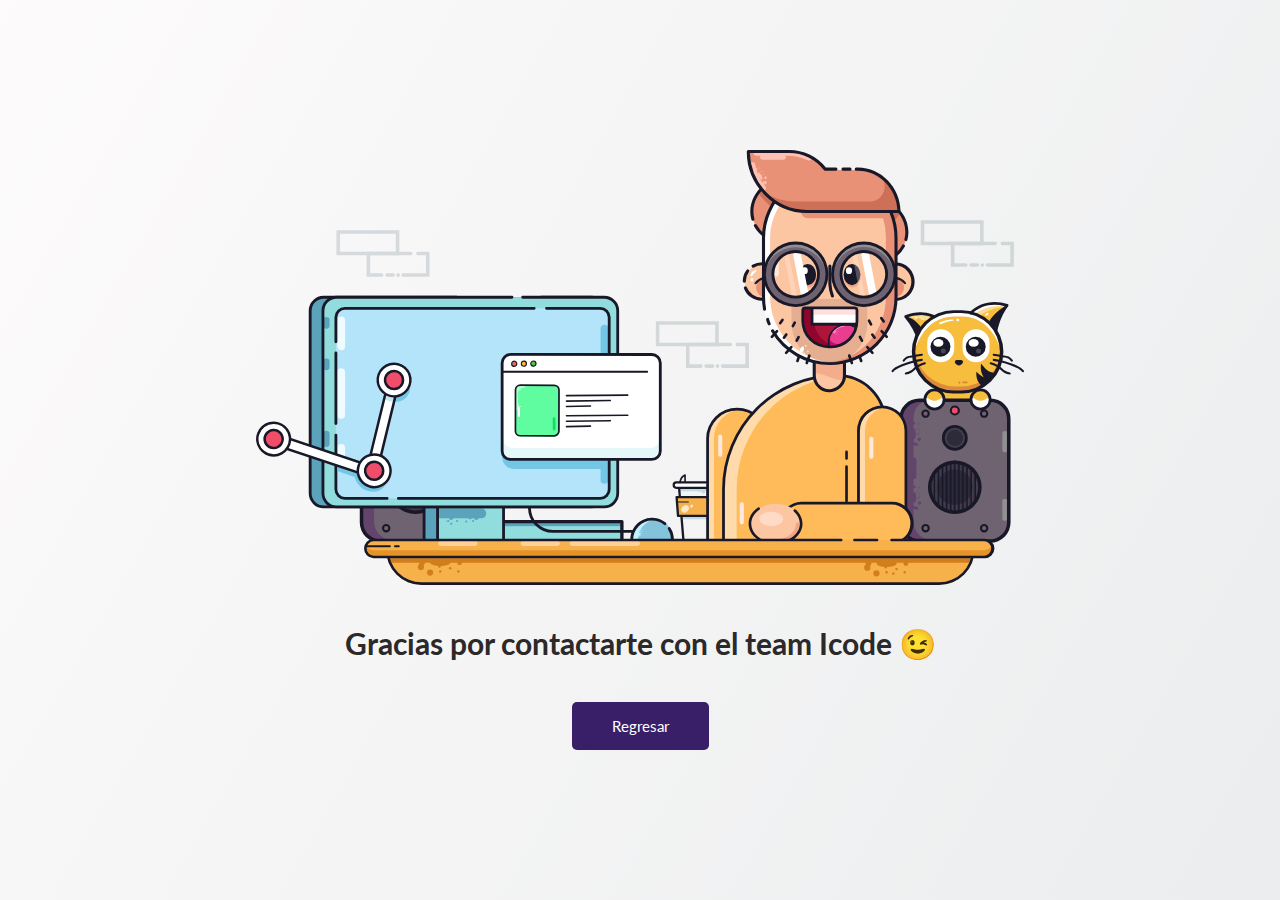
==== correo.html @ 33737a45 "agregue la pagina del email" ====
<!DOCTYPE html>
<html lang="en">
  <head>
    <meta charset="UTF-8" />
    <meta http-equiv="X-UA-Compatible" content="IE=edge" />
    <meta name="viewport" content="width=device-width, initial-scale=1.0" />
    <title>Email enviado</title>
    <link rel="preconnect" href="https://fonts.gstatic.com" />
    <link
      href="https://fonts.googleapis.com/css2?family=Lato:wght@400;700;900&family=Merriweather:wght@400;700;900&display=swap"
      rel="stylesheet"
    />
    <link rel="stylesheet" href="./style.css" />
  </head>
  <body>
    <div class="email-container">
      <img class="email-img" src="./img/gux+cat.svg" alt="emailsend" />
      <h2 class="email-text">Gracias por contactarte con el team Icode 😉</h2>
      <a href="/" class="email-link">Regresar</a>
    </div>
  </body>
</html>
---- style.css ----
:root {
  /**Aqui van a ir las variables*/
  --fontPrincipal: "Lato", sans-serif;
  --fontSecundaria: "Merriweather", serif;
  --input-color: #808688;
  --first-color: #391f67;
  --second-color: #f27700;
  --border-color: #dadce0;
}

*,
*::after,
*::before {
  padding: 0;
  margin: 0;
  box-sizing: border-box;
}

html {
  font-size: 62.5%;
  font-family: "Lato", sans-serif;
}

h1,
h2,
h3,
h4,
h5,
h6 {
  font-size: 2.5rem;
}

/**FORM*/

.formulario {
  width: 100%;
  height: 500px;
  background-image: linear-gradient(to top, #5f72bd 0%, #9b23ea 100%);
}

.form-container {
  display: flex;
  justify-content: center;
  align-items: center;
  height: inherit;
  width: inherit;
}

.form {
  background-color: #fff;
  width: 360px;
  padding: 4rem 2rem;
  border-radius: 1rem;
  box-shadow: 0 10px 25px rgba(92, 99, 105, 0.2);
}

.form-title {
  font-weight: 700;
  margin-bottom: 3rem;
}

.form-div {
  position: relative;
  height: 48px;
  margin-bottom: 1.5rem;
}

.form-input {
  position: absolute;
  top: 0;
  left: 0;
  width: 100%;
  height: 100%;
  border: 1px solid var(--border-color);
  border-radius: 0.5rem;
  outline: none;
  padding: 1rem;
  background: none;
  z-index: 1;
}

.form-label {
  position: absolute;
  left: 1rem;
  top: 1rem;
  font-size: 1.5rem;
  padding: 0 0.25rem;
  background-color: #fff;
  color: var(--input-color);
  transition: 0.3s ease;
}

.form-button {
  border: none;
  padding: 0.75rem 2rem;
  outline: none;
  background-color: var(--first-color);
  color: #fff;
  border-radius: 0.5rem;
  cursor: pointer;
  transition: 0.3s ease;
}

.form-button {
  box-shadow: 0 10px 36px rgba(0, 0, 0, 0.15);
}

.form-input:focus + .form-label {
  top: -0.9rem;
  left: 0.8rem;
  color: var(--first-color);
  font-weight: 500;
  z-index: 10;
}

.form-input:not(:placeholder-shown).form-input:not(:focus) + .form-label {
  top: -0.9rem;
  left: 0.8rem;
  font-weight: 500;
  z-index: 10;
}

.form-input:focus {
  border: 2px solid var(--second-color);
}

.form-textarea {
  width: 100%;
  height: 100%;
  outline: none;
  border: 1px solid var(--border-color);
  border-radius: 0.5rem;
  resize: none;
  padding: 1rem;
  transition: 0.2s ease;
  font-size: 1.375rem;
}

.form-textarea:focus {
  border: 2px solid var(--second-color);
}

.form-div-textarea {
  position: relative;
  height: 90px;
  margin-bottom: 1.5rem;
}

/**Email Page*/
.email-container {
  width: 100%;
  height: 100vh;
  display: flex;
  justify-content: center;
  align-items: center;
  flex-direction: column;
  background-image: linear-gradient(120deg, #fdfbfb 0%, #ebedee 100%);
}

.email-img {
  max-width: 60%;
  max-height: 60%;
}

.email-text {
  margin: 4rem;
  font-weight: bold;
  font-size: 3rem;
  color: rgb(43, 41, 41);
}

.email-link {
  text-decoration: none;
  display: block;
  border: none;
  font-size: 1.5rem;
  padding: 1.5rem 4rem;
  background-color: var(--first-color);
  color: #fff;
  border-radius: 0.5rem;
  cursor: pointer;
}
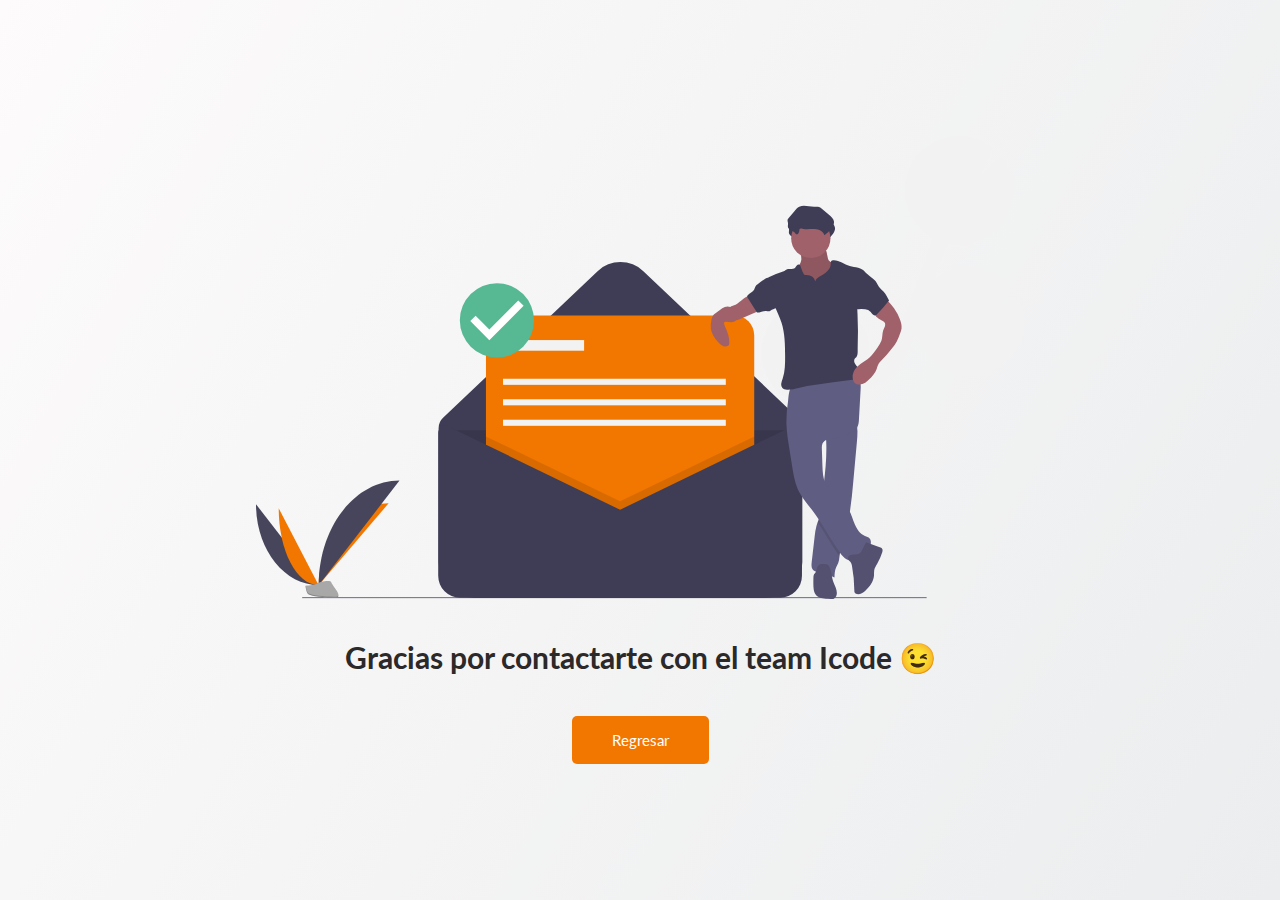
==== commit ca8d4969: "cambios al css de la pagina correo" ====
--- a/correo.html
+++ b/correo.html
@@ -14,7 +14,7 @@
   </head>
   <body>
     <div class="email-container">
-      <img class="email-img" src="./img/gux+cat.svg" alt="emailsend" />
+      <img class="email-img" src="./img/email.svg" alt="emailsend" />
       <h2 class="email-text">Gracias por contactarte con el team Icode 😉</h2>
       <a href="/" class="email-link">Regresar</a>
     </div>
--- a/style.css
+++ b/style.css
@@ -1,9 +1,8 @@
 :root {
   /**Aqui van a ir las variables*/
-  --fontPrincipal: "Lato", sans-serif;
-  --fontSecundaria: "Merriweather", serif;
+  --fontPrincipal: "Monserrat", sans-serif;
+  --fontSecundaria: "Lato", sans-serif;
   --input-color: #808688;
-  --first-color: #391f67;
   --second-color: #f27700;
   --border-color: #dadce0;
 }
@@ -30,12 +29,70 @@
   font-size: 2.5rem;
 }
 
+.row {
+  display: flex;
+  flex-direction: column;
+  flex-wrap: wrap;
+  justify-content: center;
+}
+
+body {
+  background-color: #fff;
+}
+
+.main-container {
+  width: 100%;
+  /*background-image: linear-gradient(135deg, #f5f7fa 0%, #c3cfe2 100%);*/
+}
+
+.col-main1,
+.col-main2 {
+  width: 100%;
+}
+
+.col-main1 {
+  padding: 2rem 2rem 0;
+}
+
+.main-title {
+  color: #f27700;
+  font-weight: 900;
+  font-size: 3rem;
+  padding: 4rem 4rem 0;
+}
+
+.main-text {
+  color: #1d1b19;
+  font-size: 1.9rem;
+  padding: 2rem 4rem;
+}
+
+.img-programmer {
+  padding: 4rem;
+  max-width: 100%;
+}
+
+.btn {
+  margin-left: 4rem;
+  padding: 1rem 2rem;
+  background-color: #f27700;
+  text-align: center;
+  border-radius: 8px;
+  border: none;
+  transition: 0.3s ease;
+}
+
+.main-btn {
+  text-decoration: none;
+  color: #fff;
+}
+
 /**FORM*/
 
 .formulario {
   width: 100%;
   height: 500px;
-  background-image: linear-gradient(to top, #5f72bd 0%, #9b23ea 100%);
+  background-image: linear-gradient(135deg, #f5f7fa 0%, #c3cfe2 100%);
 }
 
 .form-container {
@@ -44,6 +101,7 @@
   align-items: center;
   height: inherit;
   width: inherit;
+  padding: 4rem;
 }
 
 .form {
@@ -57,6 +115,7 @@
 .form-title {
   font-weight: 700;
   margin-bottom: 3rem;
+  color: var(--second-color);
 }
 
 .form-div {
@@ -94,7 +153,7 @@
   border: none;
   padding: 0.75rem 2rem;
   outline: none;
-  background-color: var(--first-color);
+  background-color: var(--second-color);
   color: #fff;
   border-radius: 0.5rem;
   cursor: pointer;
@@ -108,7 +167,7 @@
 .form-input:focus + .form-label {
   top: -0.9rem;
   left: 0.8rem;
-  color: var(--first-color);
+  color: var(--second-color);
   font-weight: 500;
   z-index: 10;
 }
@@ -167,6 +226,7 @@
   font-weight: bold;
   font-size: 3rem;
   color: rgb(43, 41, 41);
+  text-align: center;
 }
 
 .email-link {
@@ -175,7 +235,7 @@
   border: none;
   font-size: 1.5rem;
   padding: 1.5rem 4rem;
-  background-color: var(--first-color);
+  background-color: var(--second-color);
   color: #fff;
   border-radius: 0.5rem;
   cursor: pointer;
